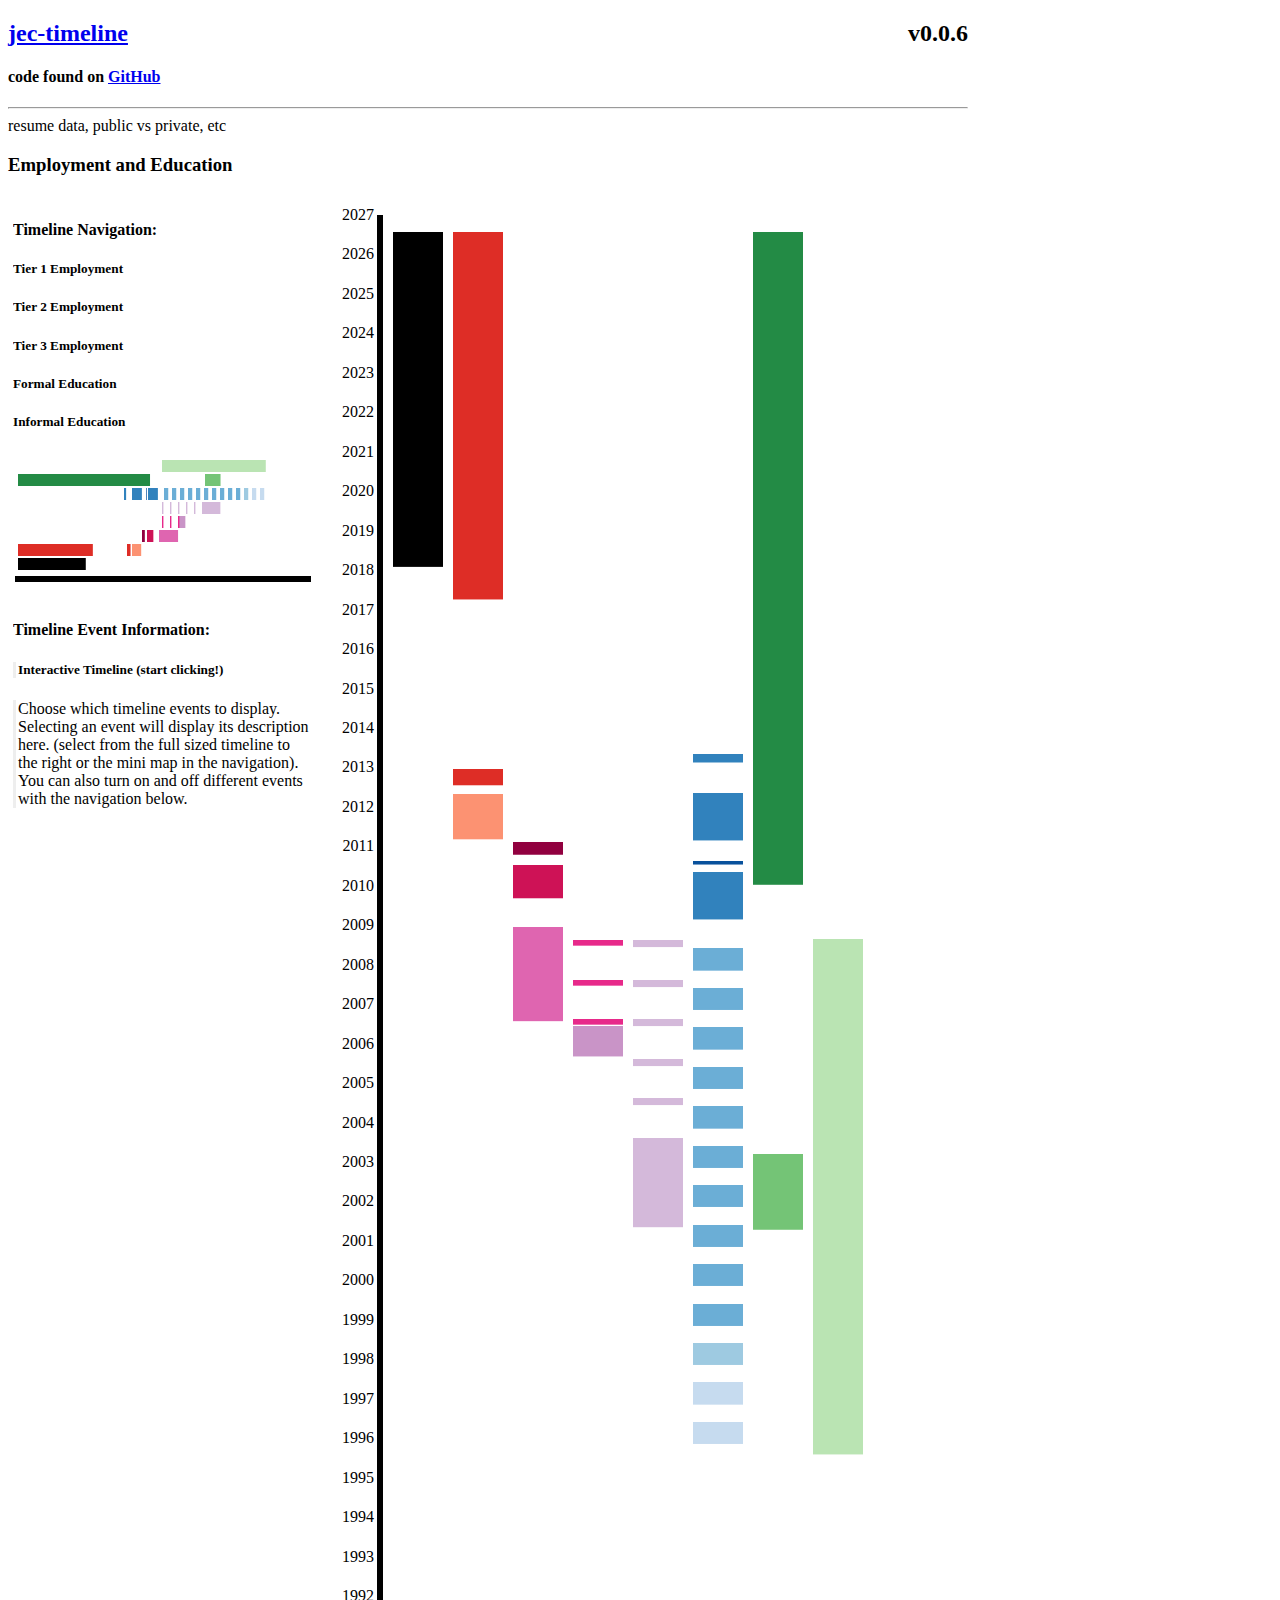
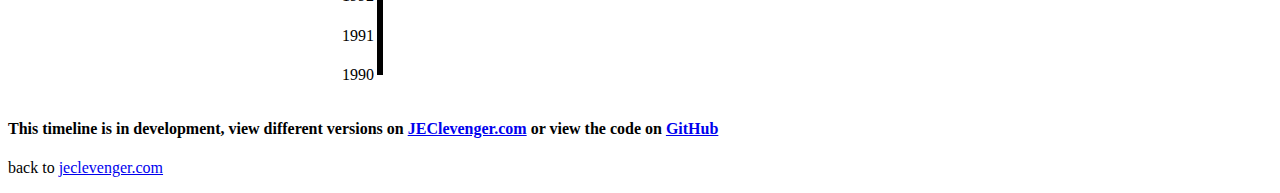
==== datnewnew.html @ a09dce6c "nav adjusted to use legend-labels based on .json data. each legend label html element has a 'sets' a" ====
<!DOCTYPE html>
<html lang="en">
  <head>
    <title>jec-timeline</title>
    <link href="css/bootstrap.min.css" rel="stylesheet">
    <link href="css/jec-custom.css" rel="stylesheet">

  </head>
  <body style="cursor: default;">
    <div class="container" style="width: 960px;">
    <h2><a href="http://www.jeclevenger.com/static-sites/jec-timeline/">jec-timeline</a> <span style="float: right">v0.0.6</span></h2>
    <h4>code found on <a href="https://github.com/Casl-Media/jec-timeline">GitHub</a></h4>
    <hr>
        <div id="metadata" class="alert alert-warning" role="alert">jeclevenger.com current timeline</div>
    <h3>Employment and Education</h3>
    <div id="timeline" style="width: 960px;">
        <div id="navv" >
            <h4>Timeline Navigation:</h4>
            <div id="nav"></div>
                <div id="mini_timeline"></div>
            <h4>Timeline Event Information:</h4>
                <h5 id="timelineTitle">Interactive Timeline (start clicking!)</h5>
                <p id="timelineDes">Choose which timeline events to display. Selecting an event will display its description here. 
                (select from the full sized timeline to the right or the mini map in the navigation). You can also turn on and off different events with the navigation below.</p>
        </div>
    </div>

    <h4>This timeline is in development, view different versions on <a href="http://jeclevenger.com/static-sites/jec-timeline/">JEClevenger.com</a> or view the code on <a href="https://github.com/Casl-Media/jec-timeline">GitHub</a></h4>
    <p>back to <a href="http://www.jeclevenger.com">jeclevenger.com</a></p>
    </div>

    <script src="https://ajax.googleapis.com/ajax/libs/jquery/1.11.0/jquery.min.js"></script> 
	<script src='js/d3.min.js'></script>

	<script src="js/datnewnew.js"></script>

    </body>
</html>
---- css/jec-custom.css ----
#svg {
    margin-left: 330px;
}

.mini_axis text { 
    display: none;
}

#navv {
    background-color: white;
    width: 300px;
    position: fixed;
    margin: 5px;
}

#timelineDes {
    border-left: 3px solid #eee;
    padding-left: 2px;
}

#timelineTitle {
    border-left: 3px solid #eee;
    padding-left: 2px;
}
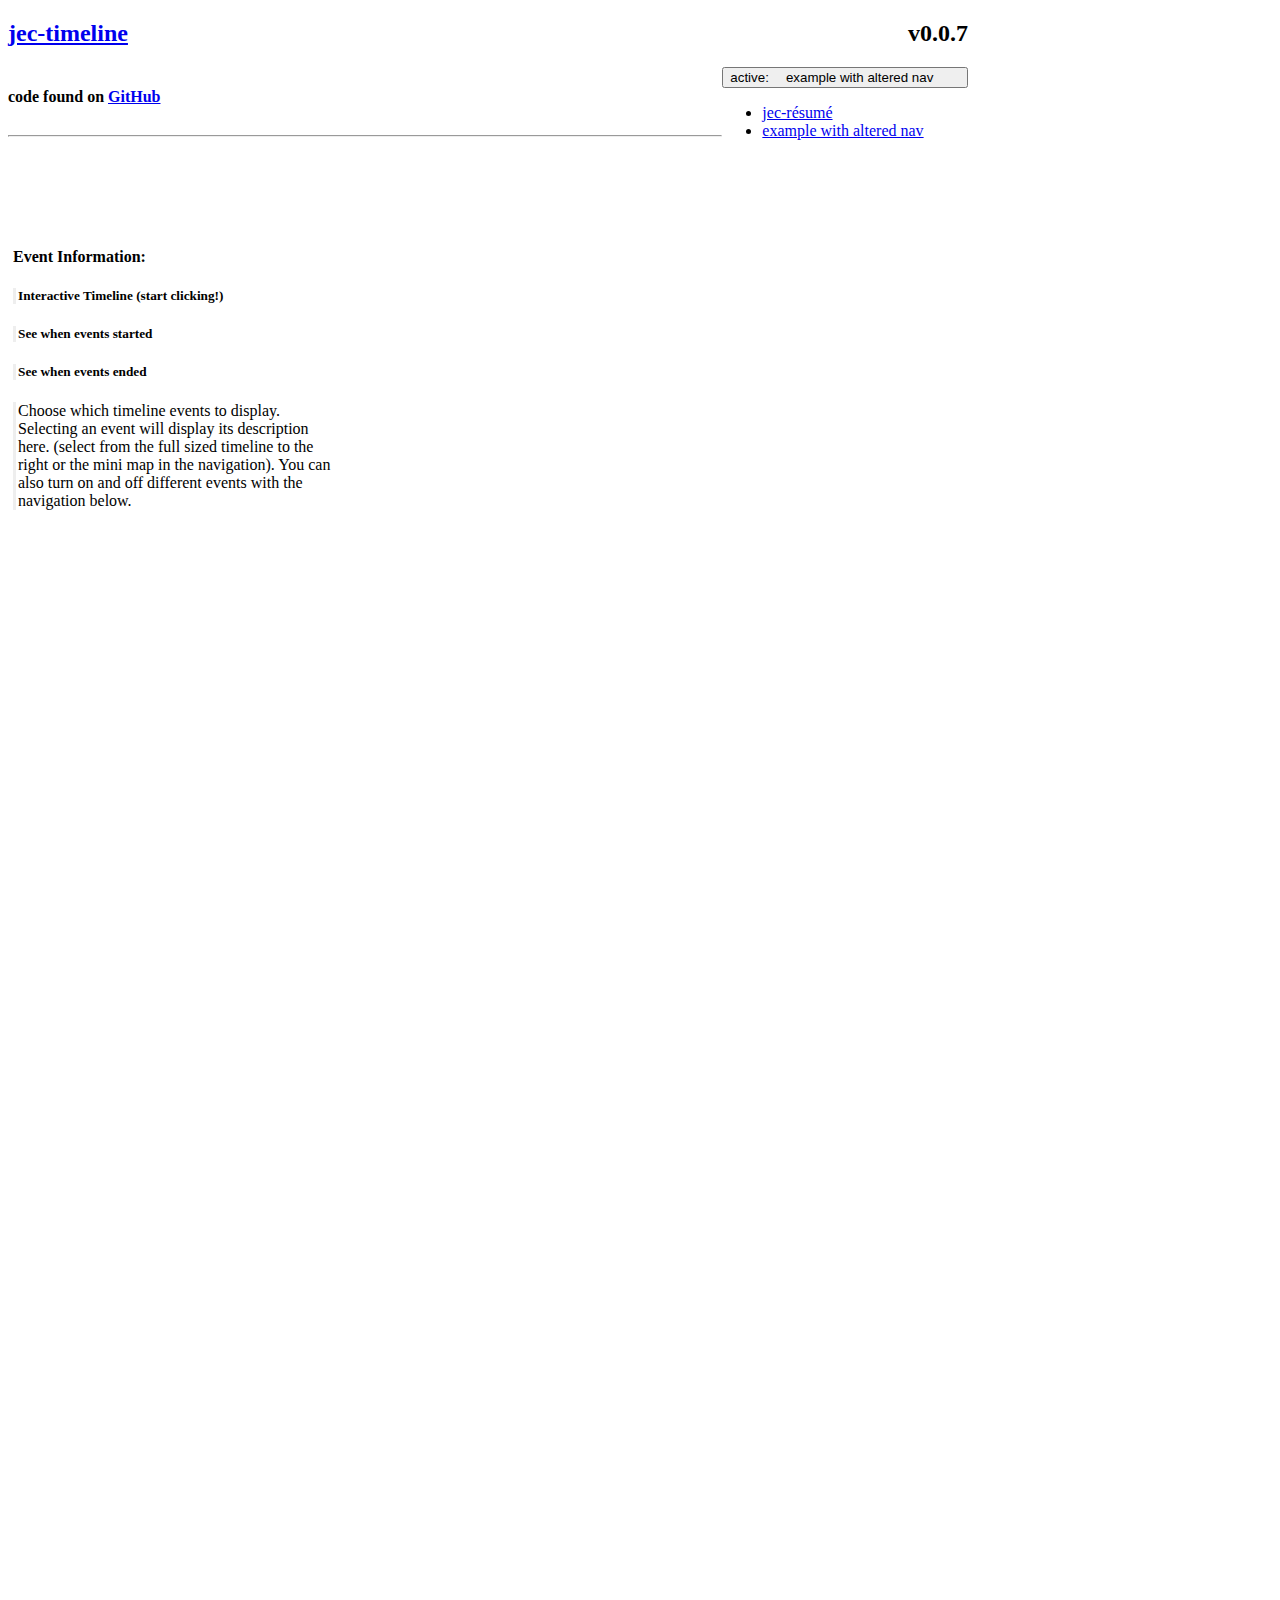
==== commit be82b98e: "old carry-over header removed from bottom of datnewnew. index.html backedup as oldindex.html, datnew" ====
--- a/datnewnew.html
+++ b/datnewnew.html
@@ -3,35 +3,47 @@
   <head>
     <title>jec-timeline</title>
     <link href="css/bootstrap.min.css" rel="stylesheet">
-    <link href="css/jec-custom.css" rel="stylesheet">
+    <link href="css/datnewnew.css" rel="stylesheet">
 
   </head>
   <body style="cursor: default;">
     <div class="container" style="width: 960px;">
-    <h2><a href="http://www.jeclevenger.com/static-sites/jec-timeline/">jec-timeline</a> <span style="float: right">v0.0.6</span></h2>
-    <h4>code found on <a href="https://github.com/Casl-Media/jec-timeline">GitHub</a></h4>
+    <h2><a href="http://www.jeclevenger.com/static-sites/jec-timeline/">jec-timeline</a> <span style="float: right">v0.0.7</span></h2>
+    <h4 style="display: inline-block;">code found on <a href="https://github.com/Casl-Media/jec-timeline">GitHub</a></h4>
+    <div style="display: inline-block; float: right;" class="btn-group">
+      <button type="button" class="btn btn-default dropdown-toggle databutton" data-toggle="dropdown" aria-haspopup="true" aria-expanded="false">
+       <span id="databuttontext">active:</span> <span id="currentdataset" style="padding-left: 1em; padding-right: 2em;"></span><span id="buttoncaret" class="caret"></span>
+      </button>
+      <ul id="databuttondropdown" class="dropdown-menu">
+        <li><a href="#" title="datnewnew">jec-r&eacute;sum&eacute;</a></li>
+        <li><a href="#" title="datnewnew2">example with altered nav</a></li>
+      </ul>
+    </div>
     <hr>
-        <div id="metadata" class="alert alert-warning" role="alert">jeclevenger.com current timeline</div>
-    <h3>Employment and Education</h3>
+    <h2 id="metadatatitle"></h2>
+    <div id="metadatadescription" style="padding-bottom: 4em;"></div>
     <div id="timeline" style="width: 960px;">
         <div id="navv" >
-            <h4>Timeline Navigation:</h4>
-            <div id="nav"></div>
+            <div id="testwrapper">
+                <h3>Timeline Navigation</h3>
+                <h4 class="guiheader">Display Options:</h4>
+                <div id="nav"></div>
+                <h4 class="guiheader">Mini Timeline:</h4>
                 <div id="mini_timeline"></div>
-            <h4>Timeline Event Information:</h4>
-                <h5 id="timelineTitle">Interactive Timeline (start clicking!)</h5>
-                <p id="timelineDes">Choose which timeline events to display. Selecting an event will display its description here. 
-                (select from the full sized timeline to the right or the mini map in the navigation). You can also turn on and off different events with the navigation below.</p>
+                <h4>Event Information:</h4>
+                    <h5 id="timelineTitle">Interactive Timeline (start clicking!)</h5>
+                    <h5 id="timelinestartdate">See when events started</h5>
+                    <h5 id="timelineenddate">See when events ended</h5>
+                    <p id="timelineDes">Choose which timeline events to display. Selecting an event will display its description here.
+                    (select from the full sized timeline to the right or the mini map in the navigation). You can also turn on and off different events with the navigation below.</p>
+            </div>
         </div>
     </div>
-
-    <h4>This timeline is in development, view different versions on <a href="http://jeclevenger.com/static-sites/jec-timeline/">JEClevenger.com</a> or view the code on <a href="https://github.com/Casl-Media/jec-timeline">GitHub</a></h4>
-    <p>back to <a href="http://www.jeclevenger.com">jeclevenger.com</a></p>
     </div>
 
     <script src="https://ajax.googleapis.com/ajax/libs/jquery/1.11.0/jquery.min.js"></script> 
 	<script src='js/d3.min.js'></script>
-
+    <script src="https://cdnjs.cloudflare.com/ajax/libs/twitter-bootstrap/4.0.0-alpha.5/js/bootstrap.min.js"></script>
 	<script src="js/datnewnew.js"></script>
 
     </body>
--- a/css/datnewnew.css
+++ b/css/datnewnew.css
@@ -0,0 +1,61 @@
+
+#svg {
+    margin-left: 5px;
+}
+.mini_axis {
+
+}
+.mini_axis text { 
+
+}
+
+#navv {
+    background-color: white;
+    width: 330px;
+    padding-right: 10px;
+    height: 1500px;
+    float: left;
+    overflow: scroll;
+    margin: 5px;
+}
+#testwrapper {
+    padding-top: 1000px;
+    padding-bottom: 1200px;
+}
+#timelineDes {
+    border-left: 3px solid #eee;
+    padding-left: 2px;
+}
+
+#timelineTitle {
+    border-left: 3px solid #eee;
+    padding-left: 2px;
+}
+
+#timelineenddate, #timelinestartdate {
+    border-left: 3px solid #eee;
+    padding-left: 2px;
+}
+
+/* for d3 plotting */
+.axis path, .axis line {
+    fill: none;
+    stroke: black;
+    shape-rendering: crispEdges;
+}
+
+.mini_axis path, .mini_axis line {
+    fill: none;
+    stroke: black;
+    shape-rendering: crispEdges;
+}
+
+.selected {
+    stroke: #6C7A89;
+    stroke-width: 5;
+}
+
+.mini_selected {
+    stroke: #6C7A89;
+    stroke-width: 2;
+}
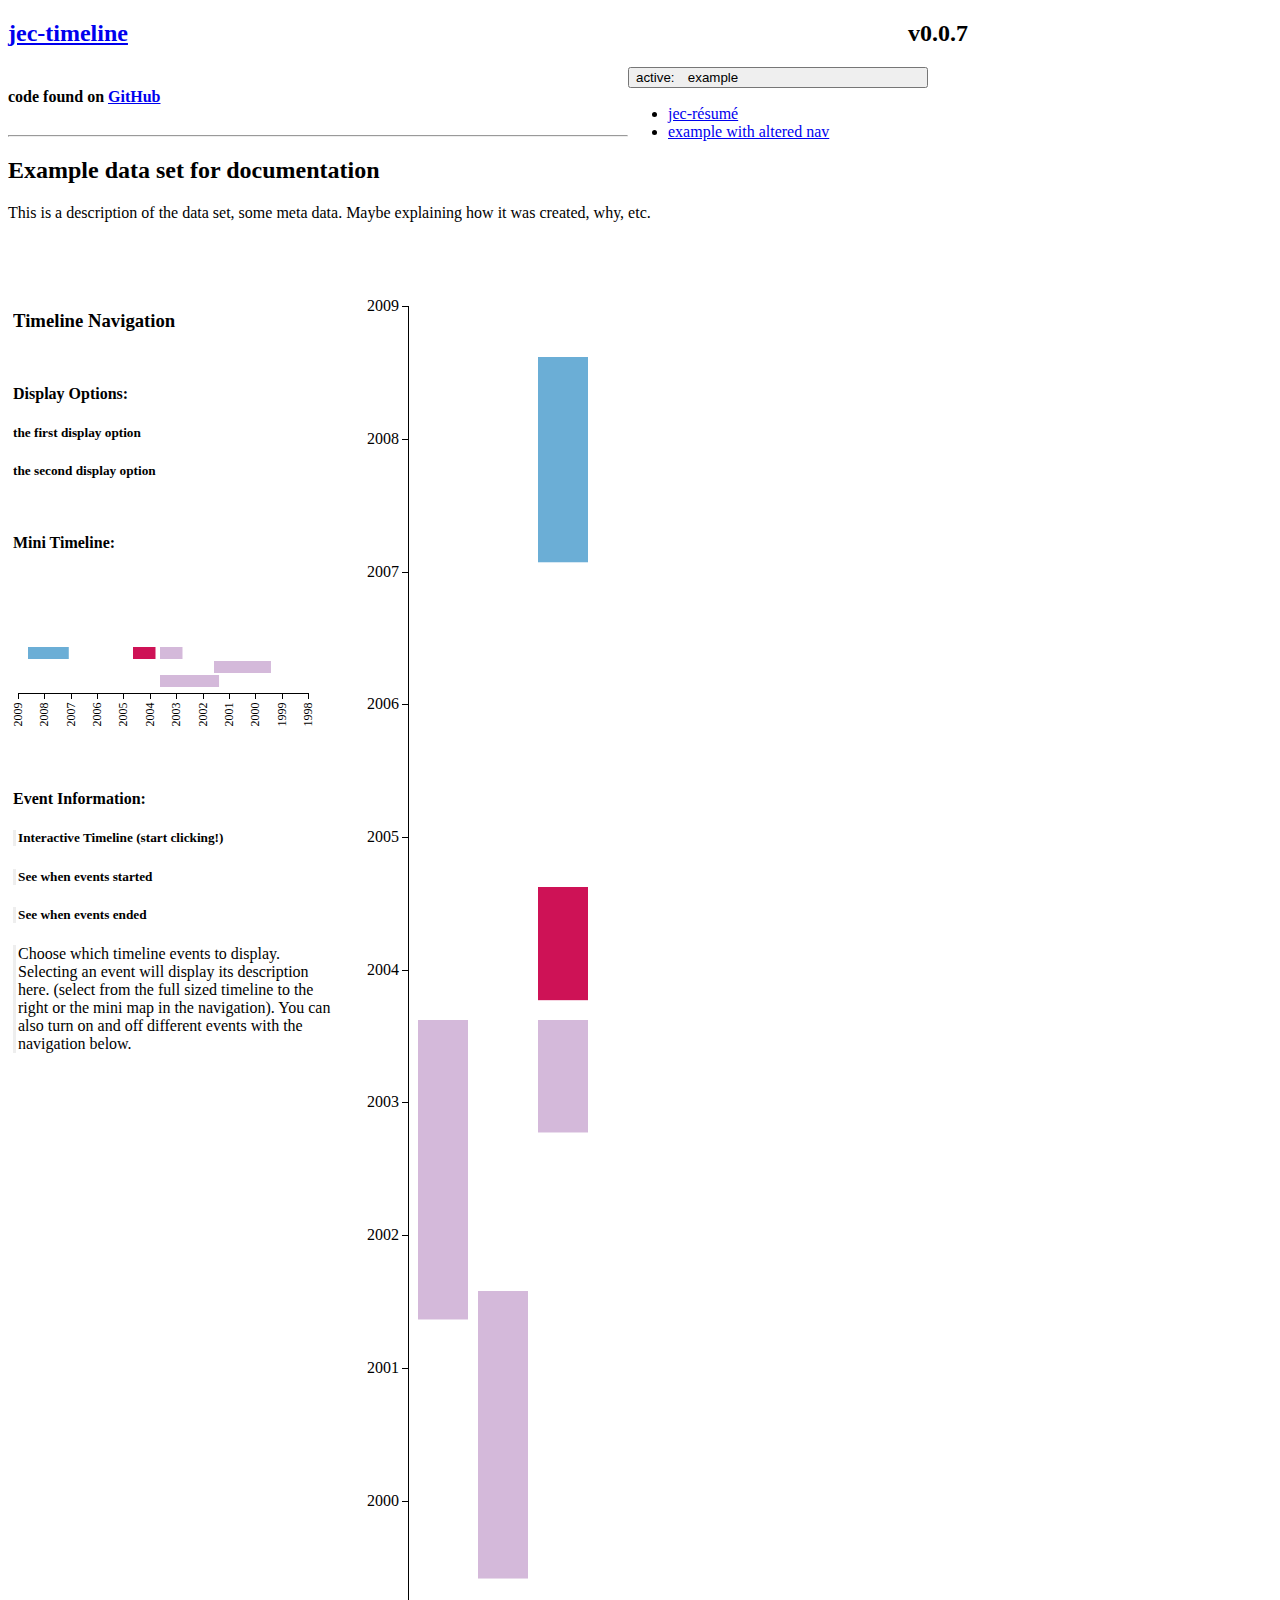
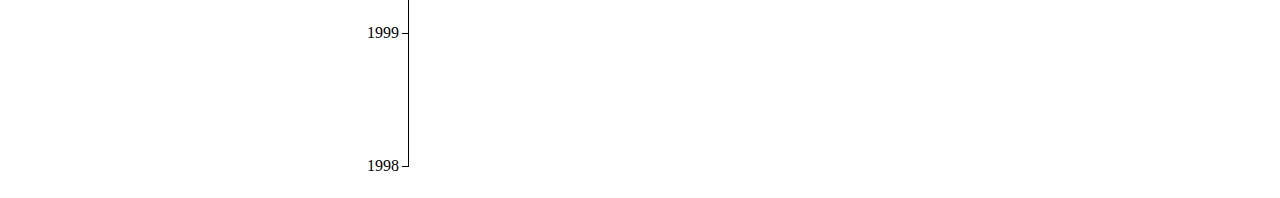
==== commit a4a753ed: "updated url for code to jeclevenger repo instead of legacy caslmedia" ====
--- a/datnewnew.html
+++ b/datnewnew.html
@@ -9,7 +9,7 @@
   <body style="cursor: default;">
     <div class="container" style="width: 960px;">
     <h2><a href="http://www.jeclevenger.com/static-sites/jec-timeline/">jec-timeline</a> <span style="float: right">v0.0.7</span></h2>
-    <h4 style="display: inline-block;">code found on <a href="https://github.com/Casl-Media/jec-timeline">GitHub</a></h4>
+    <h4 style="display: inline-block;">code found on <a href="https://github.com/jeclevenger/jec-timeline">GitHub</a></h4>
     <div style="display: inline-block; float: right;" class="btn-group">
       <button type="button" class="btn btn-default dropdown-toggle databutton" data-toggle="dropdown" aria-haspopup="true" aria-expanded="false">
        <span id="databuttontext">active:</span> <span id="currentdataset" style="padding-left: 1em; padding-right: 2em;"></span><span id="buttoncaret" class="caret"></span>
--- a/css/datnewnew.css
+++ b/css/datnewnew.css
@@ -1,14 +1,35 @@
-
+.jumbotron li {
+    font-size:1.5em;
+}
 #svg {
     margin-left: 5px;
 }
-.mini_axis {
-
+#mini_timeline {
+    padding-bottom: 2em;
 }
 .mini_axis text { 
 
 }
+.jumbotoggle {
+    font-size: 1.5em;
+}
+.databutton {
+    min-width: 300px;
+    text-align: right;
+}
+#databuttontext {
+    float: left;
+}
+#currentdataset {
 
+    float: left;
+}
+#buttoncaretwrapper {
+
+}
+#databuttondropdown {
+    min-width: 300px;
+}
 #navv {
     background-color: white;
     width: 330px;
@@ -21,6 +42,9 @@
 #testwrapper {
     padding-top: 1000px;
     padding-bottom: 1200px;
+}
+.guiheader {
+    padding-top: 2em;
 }
 #timelineDes {
     border-left: 3px solid #eee;
